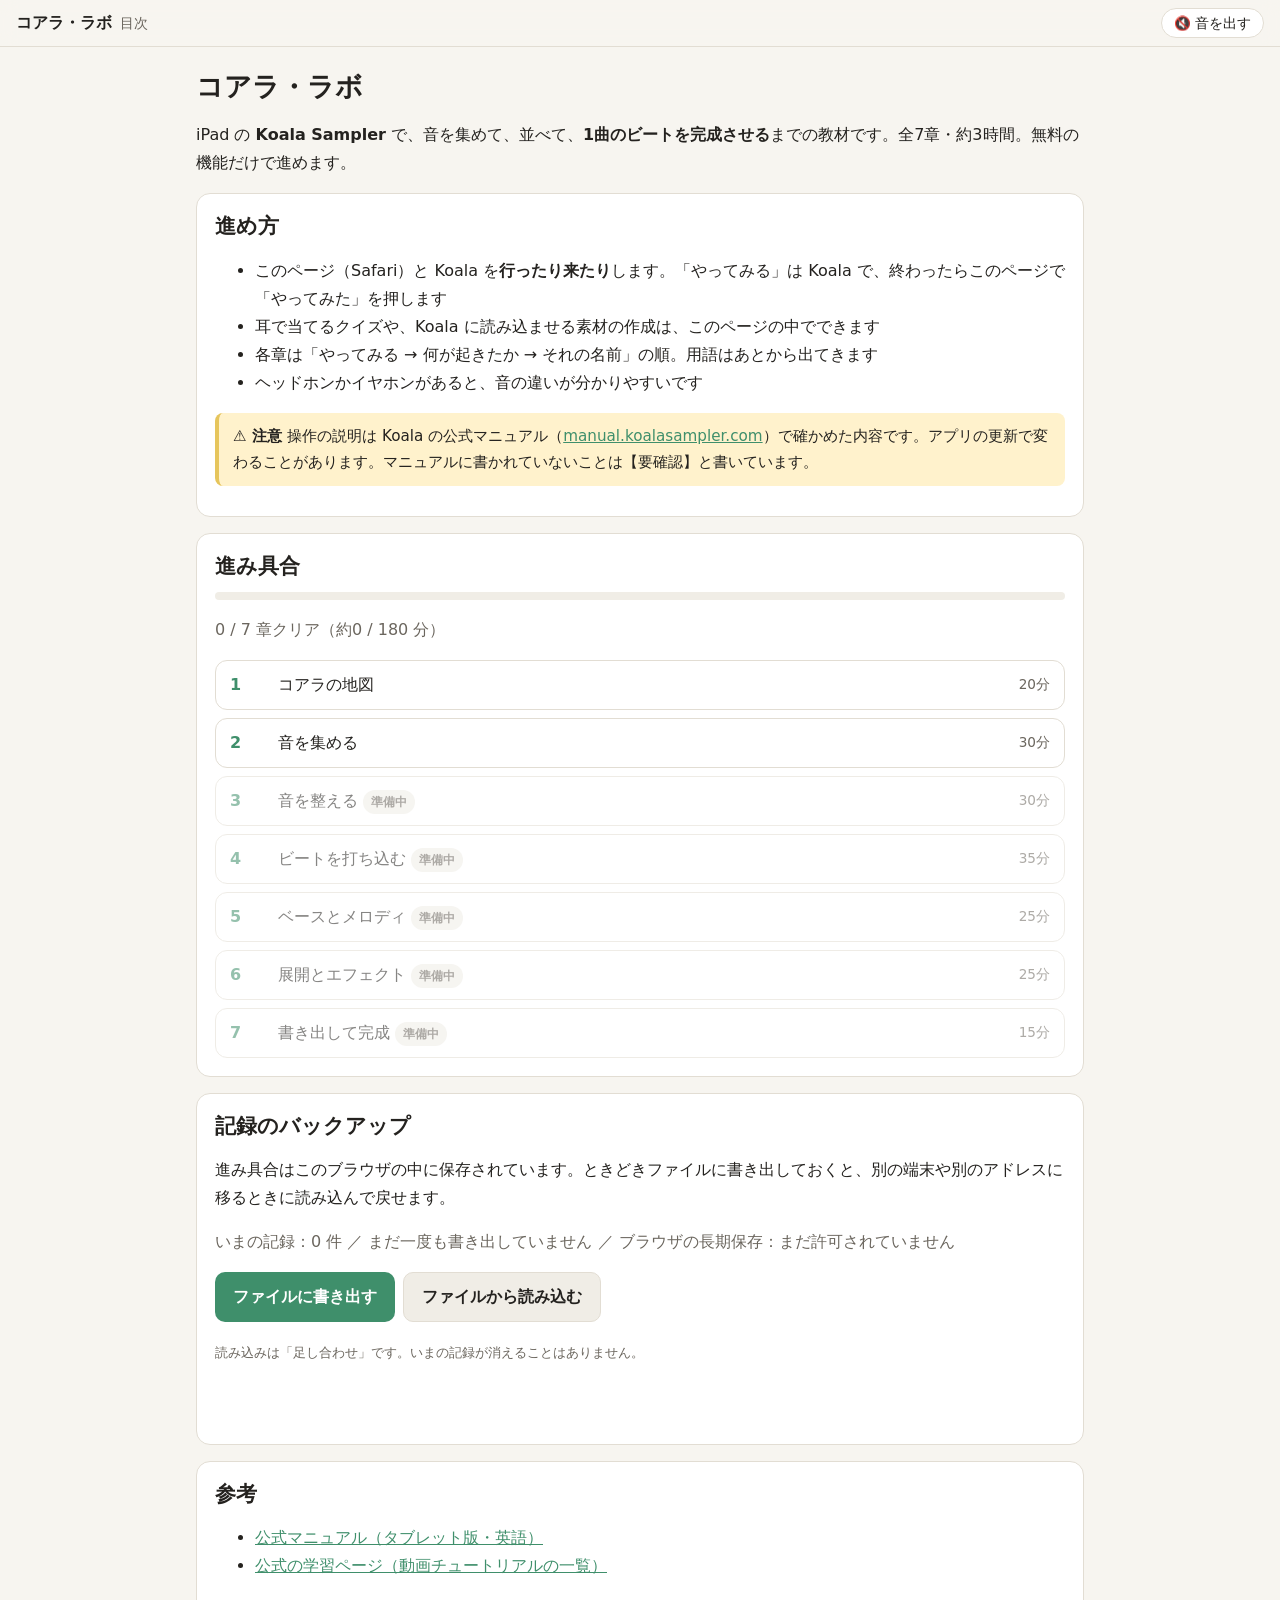
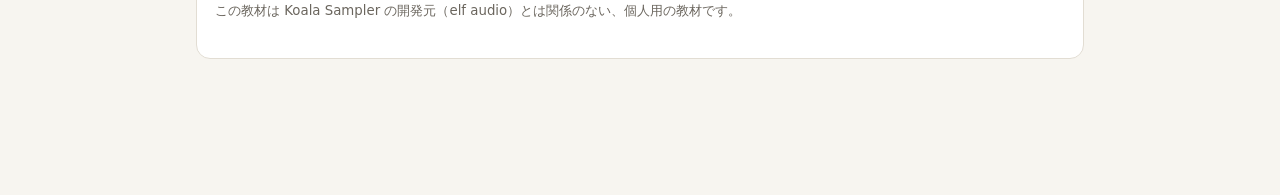
==== index.html @ 96435e96 "初版: koala-lab Co-Authored-By: Claude Opus 5.5 <noreply@anthropic.com>" ====
<!doctype html>
<html lang="ja">
<head>
<meta charset="utf-8">
<meta name="viewport" content="width=device-width, initial-scale=1">
<meta name="robots" content="noindex, nofollow">
<title>コアラ・ラボ</title>
<meta name="description" content="iPad の Koala Sampler で1曲のビートを完成させる、初心者向けの教材">
<meta name="theme-color" content="#3f8f6b">
<link rel="manifest" href="manifest.webmanifest">
<link rel="icon" href="icons/icon.svg" type="image/svg+xml">
<link rel="stylesheet" href="css/style.css">
</head>
<body class="koala">
<main>
  <h1>コアラ・ラボ</h1>
  <p>iPad の <strong>Koala Sampler</strong> で、音を集めて、並べて、<strong>1曲のビートを完成させる</strong>までの教材です。全7章・約3時間。無料の機能だけで進めます。</p>

  <section class="card">
    <h2>進め方</h2>
    <ul>
      <li>このページ（Safari）と Koala を<strong>行ったり来たり</strong>します。「やってみる」は Koala で、終わったらこのページで「やってみた」を押します</li>
      <li>耳で当てるクイズや、Koala に読み込ませる素材の作成は、このページの中でできます</li>
      <li>各章は「やってみる → 何が起きたか → それの名前」の順。用語はあとから出てきます</li>
      <li>ヘッドホンかイヤホンがあると、音の違いが分かりやすいです</li>
    </ul>
    <div class="caution">操作の説明は Koala の公式マニュアル（<a href="https://manual.koalasampler.com/tablet/" target="_blank" rel="noopener">manual.koalasampler.com</a>）で確かめた内容です。アプリの更新で変わることがあります。マニュアルに書かれていないことは【要確認】と書いています。</div>
  </section>

  <section class="card">
    <h2>進み具合</h2>
    <div class="progress-bar"><i id="allbar" style="width:0%"></i></div>
    <p class="muted" id="allText"></p>
    <ul class="toc" id="toc"></ul>
  </section>

  <section class="card" id="backup">
    <h2>記録のバックアップ</h2>
    <p>進み具合はこのブラウザの中に保存されています。ときどきファイルに書き出しておくと、別の端末や別のアドレスに移るときに読み込んで戻せます。</p>
    <p class="muted" id="bkStatus"></p>
    <div class="btn-row">
      <button class="btn" id="bkExport">ファイルに書き出す</button>
      <label class="btn sub" for="bkFile" style="display:inline-block">ファイルから読み込む</label>
      <input type="file" id="bkFile" accept="application/json,.json" hidden>
    </div>
    <p class="muted"><small>読み込みは「足し合わせ」です。いまの記録が消えることはありません。</small></p>
    <p class="feedback" id="bkFb"></p>
  </section>

  <section class="card">
    <h2>参考</h2>
    <ul>
      <li><a href="https://manual.koalasampler.com/tablet/" target="_blank" rel="noopener">公式マニュアル（タブレット版・英語）</a></li>
      <li><a href="https://www.koalasampler.com/learning/" target="_blank" rel="noopener">公式の学習ページ（動画チュートリアルの一覧）</a></li>
    </ul>
    <p class="muted"><small>この教材は Koala Sampler の開発元（elf audio）とは関係のない、個人用の教材です。</small></p>
  </section>
</main>
<script type="module" src="js/index.js"></script>
</body>
</html>
---- css/style.css ----
:root {
  --bg: #f7f5f0;
  --surface: #ffffff;
  --surface-2: #f0ede6;
  --text: #24221f;
  --muted: #6b665e;
  --line: #e2ddd3;
  --accent: #e0612b;       /* FM-1っぽいオレンジ */
  --accent-soft: #fbe3d6;
  --ok: #2f8f5b;
  --ok-soft: #dcf1e4;
  --ng: #c23b3b;
  --ng-soft: #f7dede;
  --warn-soft: #fff2cc;
  --warn-line: #e6c55c;
  --guide: #f2a33a;
  --scope-bg: #1d1f24;
  --scope-grid: #343842;
  --scope-line: #7fe0b0;
  --scope-fill: rgba(127, 224, 176, 0.22);
  --scope-text: #8b92a0;
  --radius: 14px;
  --font: system-ui, -apple-system, "Segoe UI", "Hiragino Sans", "Noto Sans JP", "Yu Gothic UI", Meiryo, sans-serif;
  color-scheme: light;
}
@media (prefers-color-scheme: dark) {
  :root:not([data-theme="light"]) {
    --bg: #17181b; --surface: #212328; --surface-2: #2a2d33; --text: #ecebe8; --muted: #a29f98; --line: #363941;
    --accent: #ff7a42; --accent-soft: #3d2618; --ok: #5cc78c; --ok-soft: #1c3527; --ng: #ef6b6b; --ng-soft: #3e2020;
    --warn-soft: #3a3115; --warn-line: #8a7426; --guide: #f2a33a;
    color-scheme: dark;
  }
}
:root[data-theme="dark"] {
  --bg: #17181b; --surface: #212328; --surface-2: #2a2d33; --text: #ecebe8; --muted: #a29f98; --line: #363941;
  --accent: #ff7a42; --accent-soft: #3d2618; --ok: #5cc78c; --ok-soft: #1c3527; --ng: #ef6b6b; --ng-soft: #3e2020;
  --warn-soft: #3a3115; --warn-line: #8a7426; --guide: #f2a33a;
  color-scheme: dark;
}

* { box-sizing: border-box; }
html { -webkit-text-size-adjust: 100%; }
body {
  margin: 0; background: var(--bg); color: var(--text);
  font-family: var(--font); font-size: 16px; line-height: 1.75;
  overflow-x: hidden;
}
a { color: var(--accent); }
h1, h2, h3 { line-height: 1.35; }
h1 { font-size: 1.7rem; margin: 0.2em 0 0.3em; }
h2 { font-size: 1.3rem; margin: 0 0 0.6em; }
h3 { font-size: 1.05rem; margin: 1.2em 0 0.3em; }
small, .muted { color: var(--muted); }
code, .mono { font-family: ui-monospace, "Cascadia Mono", Consolas, monospace; font-size: 0.92em; }

main { max-width: 920px; margin: 0 auto; padding: 16px 16px 120px; }

/* ---- 上部バー ---- */
.topbar {
  position: sticky; top: 0; z-index: 20;
  display: flex; flex-wrap: wrap; align-items: center; gap: 6px 8px;
  padding: 8px 16px; background: color-mix(in srgb, var(--bg) 88%, transparent);
  backdrop-filter: blur(8px); border-bottom: 1px solid var(--line);
}
.topbar .home { font-weight: 800; text-decoration: none; color: var(--text); }
.topbar .crumb { color: var(--muted); font-size: 0.9rem; }
.topbar .spacer { flex: 1; }
.pill {
  font: inherit; font-size: 0.85rem; line-height: 1.2;
  border: 1px solid var(--line); background: var(--surface); color: var(--text);
  padding: 6px 12px; border-radius: 999px; cursor: pointer; white-space: nowrap;
}
.pill.on { border-color: var(--ok); background: var(--ok-soft); }
.pill.toggle { display: inline-flex; align-items: center; gap: 6px; cursor: pointer; }
.pill.vel { cursor: default; }
@media (max-width: 640px) { .pill.vel { display: none; } }

/* ---- 部品 ---- */
.card {
  background: var(--surface); border: 1px solid var(--line); border-radius: var(--radius);
  padding: 18px 18px; margin: 16px 0;
}
.btn {
  font: inherit; font-weight: 600; border: 0; border-radius: 10px; padding: 10px 18px; cursor: pointer;
  background: var(--accent); color: #fff;
}
.btn.sub { background: var(--surface-2); color: var(--text); border: 1px solid var(--line); }
.btn:disabled { opacity: 0.45; cursor: default; }
.btn-row { display: flex; flex-wrap: wrap; gap: 8px; margin: 10px 0; }
.chip {
  font: inherit; font-size: 0.95rem; border: 1px solid var(--line); background: var(--surface-2); color: var(--text);
  border-radius: 999px; padding: 6px 14px; cursor: pointer;
}
.chip.sel { background: var(--accent); color: #fff; border-color: var(--accent); }
select, input[type="number"], input[type="text"] {
  font: inherit; color: var(--text); background: var(--surface); border: 1px solid var(--line); border-radius: 8px; padding: 6px 8px;
  max-width: 100%;
}
.kv { display: grid; grid-template-columns: max-content 1fr; gap: 4px 14px; font-size: 0.95rem; }
.kv dt { color: var(--muted); }
.kv dd { margin: 0; overflow-wrap: anywhere; }

.check-hw {
  border-left: 4px solid var(--warn-line); background: var(--warn-soft);
  padding: 10px 14px; border-radius: 8px; margin: 12px 0; font-size: 0.95rem;
}
.check-hw::before { content: "【要実機確認】"; font-weight: 700; }
.badge { display: inline-block; font-size: 0.78rem; font-weight: 700; padding: 1px 8px; border-radius: 999px; background: var(--surface-2); color: var(--muted); }
.badge.ok { background: var(--ok-soft); color: var(--ok); }
.badge.ng { background: var(--ng-soft); color: var(--ng); }
.badge.wait { background: var(--accent-soft); color: var(--accent); }

/* ---- 鍵盤 ---- */
.kb-wrap { user-select: none; -webkit-user-select: none; }
.kb-bar { display: flex; align-items: center; justify-content: space-between; gap: 8px; margin-bottom: 6px; }
.kb-oct { font: inherit; font-size: 0.85rem; border: 1px solid var(--line); background: var(--surface); color: var(--text); border-radius: 8px; padding: 4px 10px; cursor: pointer; }
.kb-info { font-size: 0.85rem; color: var(--muted); }
.kb { position: relative; height: 170px; display: flex; touch-action: none; }
.key { position: relative; cursor: pointer; display: flex; flex-direction: column; justify-content: flex-end; align-items: center; transition: background 0.06s; }
.key.white {
  height: 100%; background: #fdfcf9; border: 1px solid #cfc9bd; border-radius: 0 0 8px 8px; margin-right: -1px;
  color: #6b665e; padding-bottom: 6px;
}
.key.black {
  position: absolute; top: 0; height: 60%; z-index: 2; background: #2b2a28; border-radius: 0 0 6px 6px;
  color: #bbb; padding-bottom: 4px;
}
.key .pc { font-size: 0.68rem; opacity: 0.7; font-family: ui-monospace, Consolas, monospace; }
.key .nm { font-size: 0.75rem; text-align: center; line-height: 1.2; }
.key .nm small { display: block; font-size: 0.62rem; color: #a39d92; }
.key.white.guide { background: #ffe0a8; box-shadow: inset 0 -6px 0 var(--guide); }
.key.black.guide { background: #c77a12; }
.key.white.hint { background: #f3ecdf; box-shadow: inset 0 -6px 0 #c9bca4; }
.key.black.hint { background: #5d564c; }
.key.white.ok { background: #c9efd8; }
.key.black.ok { background: #2f8f5b; }
.key.white.ng { background: #f6cccc; }
.key.black.ng { background: #a53030; }
.key.white.down { background: #ffc79e; transform: translateY(1px); }
.key.black.down { background: #e0612b; }
@media (max-width: 520px) { .kb { height: 150px; } .key .pc { display: none; } }

/* ---- 波形 ---- */
.scope-box { display: grid; gap: 8px; }
.scope-box canvas { width: 100%; height: 150px; border-radius: 10px; display: block; }
.scope-box .readout { display: flex; flex-wrap: wrap; gap: 6px 18px; font-size: 0.9rem; }
.scope-box .readout b { font-size: 1.15rem; font-variant-numeric: tabular-nums; }
.scope-tabs { display: flex; gap: 6px; flex-wrap: wrap; align-items: center; }

/* ---- レッスン ---- */
.chapter-head { margin: 8px 0 4px; }
.chapter-head .meta { color: var(--muted); font-size: 0.9rem; }
.lesson { scroll-margin-top: 70px; }
.lesson > .num { font-size: 0.8rem; font-weight: 800; color: var(--accent); letter-spacing: 0.06em; }
.step { margin: 14px 0; padding-left: 14px; border-left: 3px solid var(--line); }
.step > .tag { display: inline-block; font-size: 0.78rem; font-weight: 800; padding: 1px 10px; border-radius: 6px; margin-bottom: 4px; }
.step.try { border-color: var(--accent); }
.step.try > .tag { background: var(--accent); color: #fff; }
.step.what { border-color: #6a8fd8; }
.step.what > .tag { background: #6a8fd8; color: #fff; }
.step.name { border-color: var(--ok); }
.step.name > .tag { background: var(--ok); color: #fff; }
.step.what, .step.name { display: none; }
.lesson.revealed .step.what, .lesson.revealed .step.name { display: block; animation: fadein 0.4s; }
@keyframes fadein { from { opacity: 0; transform: translateY(4px); } }
.term { font-weight: 800; background: linear-gradient(transparent 62%, var(--accent-soft) 62%); }

.task {
  background: var(--surface-2); border-radius: 12px; padding: 12px 14px; margin: 12px 0;
}
.task .status { font-weight: 700; }
.task.cleared { outline: 2px solid var(--ok); }
.task .dots { display: inline-flex; gap: 5px; vertical-align: middle; margin-left: 6px; }
.task .dots i { width: 12px; height: 12px; border-radius: 50%; background: var(--line); display: inline-block; }
.task .dots i.ok { background: var(--ok); }
.task .dots i.ng { background: var(--ng); }
.feedback { min-height: 1.75em; font-weight: 700; }
.feedback.ok { color: var(--ok); }
.feedback.ng { color: var(--ng); }

.reveal-btn { margin-top: 6px; }

/* 鍵盤と波形を画面下に固定するドック */
.dock {
  position: sticky; bottom: 0; z-index: 10;
  background: color-mix(in srgb, var(--bg) 92%, transparent); backdrop-filter: blur(8px);
  border-top: 1px solid var(--line); padding: 10px 16px 12px; margin: 0 -16px;
}
.dock .scope-box canvas { height: 96px; }
.dock-grid { display: grid; grid-template-columns: 1fr; gap: 10px; }
@media (min-width: 700px) { .dock-grid { grid-template-columns: minmax(240px, 300px) 1fr; align-items: end; } .dock .scope-box canvas { height: 110px; } }
.dock-toggle { font-size: 0.8rem; }

/* 目次 */
.progress-bar { height: 8px; border-radius: 999px; background: var(--surface-2); overflow: hidden; }
.progress-bar > i { display: block; height: 100%; background: var(--ok); }
.toc { list-style: none; padding: 0; margin: 0; display: grid; gap: 8px; }
.toc a, .toc .soon {
  display: grid; grid-template-columns: 2.4em 1fr auto; gap: 10px; align-items: center;
  padding: 10px 14px; border-radius: 12px; border: 1px solid var(--line); background: var(--surface); text-decoration: none; color: var(--text);
}
.toc .soon { opacity: 0.55; }
.toc .no { font-weight: 800; color: var(--accent); }
.toc .min { color: var(--muted); font-size: 0.85rem; white-space: nowrap; }

/* 診断 */
.log { height: 280px; overflow: auto; background: var(--scope-bg); color: #d6dae2; border-radius: 10px; padding: 8px 10px; font-family: ui-monospace, Consolas, monospace; font-size: 0.8rem; line-height: 1.55; }
.log .t { color: #7b8292; }
.log .on { color: #7fe0b0; }
.log .off { color: #8aa0c8; }
.log .cc { color: #f2c46d; }
.log .sys { color: #b08ae0; }
.meter { display: grid; grid-template-columns: 1.4em 1fr 5.5em; gap: 8px; align-items: center; font-size: 0.85rem; font-variant-numeric: tabular-nums; }
.meter .track { height: 14px; border-radius: 4px; background: var(--surface-2); position: relative; overflow: hidden; }
.meter .rms { position: absolute; inset: 0 auto 0 0; background: var(--ok); }
.meter .peak { position: absolute; top: 0; bottom: 0; width: 2px; background: var(--ng); }
.grid2 { display: grid; gap: 12px; grid-template-columns: 1fr; }
@media (min-width: 760px) { .grid2 { grid-template-columns: 1fr 1fr; } }
.form-row { display: flex; flex-wrap: wrap; gap: 8px 12px; align-items: center; margin: 6px 0; }
.form-row label { display: inline-flex; align-items: center; gap: 6px; }
table.findings { width: 100%; border-collapse: collapse; font-size: 0.9rem; }
table.findings td, table.findings th { border-bottom: 1px solid var(--line); padding: 6px 4px; text-align: left; vertical-align: top; overflow-wrap: anywhere; }
[hidden] { display: none !important; }
/* 縦が短い画面では窓を小さく */
@media (max-height: 900px) {
  .dock .scope-box canvas { height: 72px; }
  .kb { height: 128px; }
  .dock { padding-top: 6px; padding-bottom: 8px; }
}
.dock.folded .scope-body { display: none; }
@media (max-width: 520px) {
  .dock { padding: 8px 12px 10px; margin: 0 -16px; }
  .dock .scope-box canvas { height: 64px; }
  .dock .scope-box { gap: 4px; }
  .dock .readout { font-size: 0.8rem; }
  .dock .readout b { font-size: 0.95rem; }
  .kb { height: 120px; }
  .kb-bar { margin-bottom: 2px; }
}
.scope-hide { position: absolute; inset: 0; display: grid; place-items: center; background: var(--scope-bg); color: #aab; border-radius: 10px; font-weight: 700; }
.toc .cando { opacity: 1; grid-template-columns: 2em 1fr; }
.dock-grid.no-scope { grid-template-columns: 1fr; }
.kb-latch { font: inherit; font-size: 0.82rem; border: 1px solid var(--line); background: var(--surface); color: var(--text); border-radius: 8px; padding: 4px 10px; cursor: pointer; }
.kb-latch.on { background: var(--accent); color: #fff; border-color: var(--accent); }
.quiz-q { font-size: 1.9rem; font-weight: 800; margin: 4px 0; min-height: 0; color: var(--accent); }
.quiz-q:empty { display: none; }
.final-num { font-size: 0.8rem; font-weight: 800; color: var(--accent); letter-spacing: 0.06em; }
canvas.timeline { width: 100%; height: 72px; border-radius: 8px; display: block; margin: 6px 0; }
input[type="range"] { accent-color: var(--accent); width: min(260px, 60vw); }

/* ---- シンセのつまみ ---- */
.synth-panel { display: grid; gap: 6px 18px; grid-template-columns: 1fr; margin: 10px 0; }
@media (min-width: 640px) { .synth-panel { grid-template-columns: 1fr 1fr; } }
.ctl { display: grid; grid-template-columns: 8.5em 1fr 5.5em; align-items: center; gap: 8px; font-size: 0.92rem; }
.ctl input[type="range"] { width: 100%; }
.ctl output { font-variant-numeric: tabular-nums; color: var(--muted); font-size: 0.85rem; text-align: right; }
.ctl-chips { grid-template-columns: 8.5em 1fr; grid-column: 1 / -1; }
.ctl-chips .btn-row { margin: 0; }
.ctl-name small { color: var(--muted); }
.lesson:not(.revealed) .term-late { display: none; }
@media (max-width: 520px) { .ctl { grid-template-columns: 6.5em 1fr 4.6em; } .ctl-chips { grid-template-columns: 1fr; } }
canvas.viz { width: 100%; height: 120px; border-radius: 10px; display: block; margin: 8px 0; }
.toc .preset { grid-template-columns: 2em 1fr auto; }

/* ---- 全体図 ---- */
svg.flow { width: 100%; height: auto; display: block; margin: 8px 0; }
.flow-box rect { fill: var(--surface-2); stroke: var(--line); stroke-width: 1.5; transition: fill 0.1s; }
.flow-box text { fill: var(--text); font-size: 15px; font-weight: 700; text-anchor: middle; }
svg.flow text.sub { fill: var(--muted); font-size: 11px; font-weight: 400; }
.flow-box.live rect { fill: var(--ok-soft); stroke: var(--ok); }
.flow-box.off rect { fill: transparent; stroke-dasharray: 5 4; }
.flow-box.off text { fill: var(--muted); }
.flow-line { stroke: var(--muted); stroke-width: 2; fill: none; }
.flow-line.dashed { stroke-dasharray: 4 3; }
.flow-arrow { fill: var(--muted); }

/* ---- ファーム図鑑 ---- */
.fw-grid { display: grid; gap: 12px; grid-template-columns: 1fr; }
@media (min-width: 760px) { .fw-grid { grid-template-columns: 1fr 1fr; } }
.fw-grid .card.fw { margin: 0; display: flex; flex-direction: column; }
.fw-head { display: flex; align-items: baseline; justify-content: space-between; gap: 8px; }
.fw-head h3 { margin: 0; }
.fw-meta { font-size: 0.85rem; margin: 2px 0 4px; }
.fw p { margin: 4px 0; }
.fw .btn-row { margin-top: auto; padding-top: 6px; }
.fw-back { font-size: 0.88rem; }
.caution { border-left: 4px solid var(--warn-line); background: var(--warn-soft); padding: 10px 14px; border-radius: 8px; margin: 12px 0; font-size: 0.95rem; }
.caution::before { content: "⚠ 注意 "; font-weight: 700; }


/* ---- ミキサー ---- */
.mixer { display: grid; gap: 6px; margin: 8px 0; }
.mix-row { display: grid; grid-template-columns: 4.2em 1fr 1fr 1fr 4.8em; gap: 8px; align-items: center; font-size: 0.9rem; }
.mix-row label { display: grid; grid-template-columns: 1fr; gap: 0; }
.mix-row input[type="range"] { width: 100%; }
.mix-row output { font-size: 0.75rem; color: var(--muted); font-variant-numeric: tabular-nums; }
.mix-head { color: var(--muted); font-size: 0.8rem; }
@media (max-width: 520px) { .mix-row { grid-template-columns: 3.6em 1fr 1fr 1fr 3.8em; gap: 4px; } .mix-row .chip { padding: 4px 6px; font-size: 0.78rem; } }

.sandbox-banner { background: #6a4bd8; color: #fff; text-align: center; font-size: 0.85rem; font-weight: 700; padding: 4px 8px; }

/* ---- コアラ・ラボ ---- */
body.koala { --accent: #3f8f6b; --accent-soft: #dcefe5; }
@media (prefers-color-scheme: dark) { :root:not([data-theme="light"]) body.koala { --accent: #5cc78c; --accent-soft: #1c3527; } }
.check-hw[data-label]::before { content: "【" attr(data-label) "】"; }
.quiz-q-sm { font-size: 1.2rem; color: var(--text); }
.chip.wrong { background: var(--ng); color: #fff; border-color: var(--ng); }
.checks { list-style: none; padding: 0; margin: 6px 0; display: grid; gap: 6px; }
.checks label { display: flex; gap: 10px; align-items: flex-start; cursor: pointer; }
.checks input[type="checkbox"] { width: 22px; height: 22px; flex: none; margin-top: 2px; accent-color: var(--accent); }
.kit-list { display: grid; gap: 6px; margin: 10px 0; }
.kit-item { display: grid; grid-template-columns: auto 1fr auto; gap: 10px; align-items: center; padding: 8px 10px; border: 1px solid var(--line); border-radius: 10px; background: var(--surface-2); }
.kit-item small { display: block; }
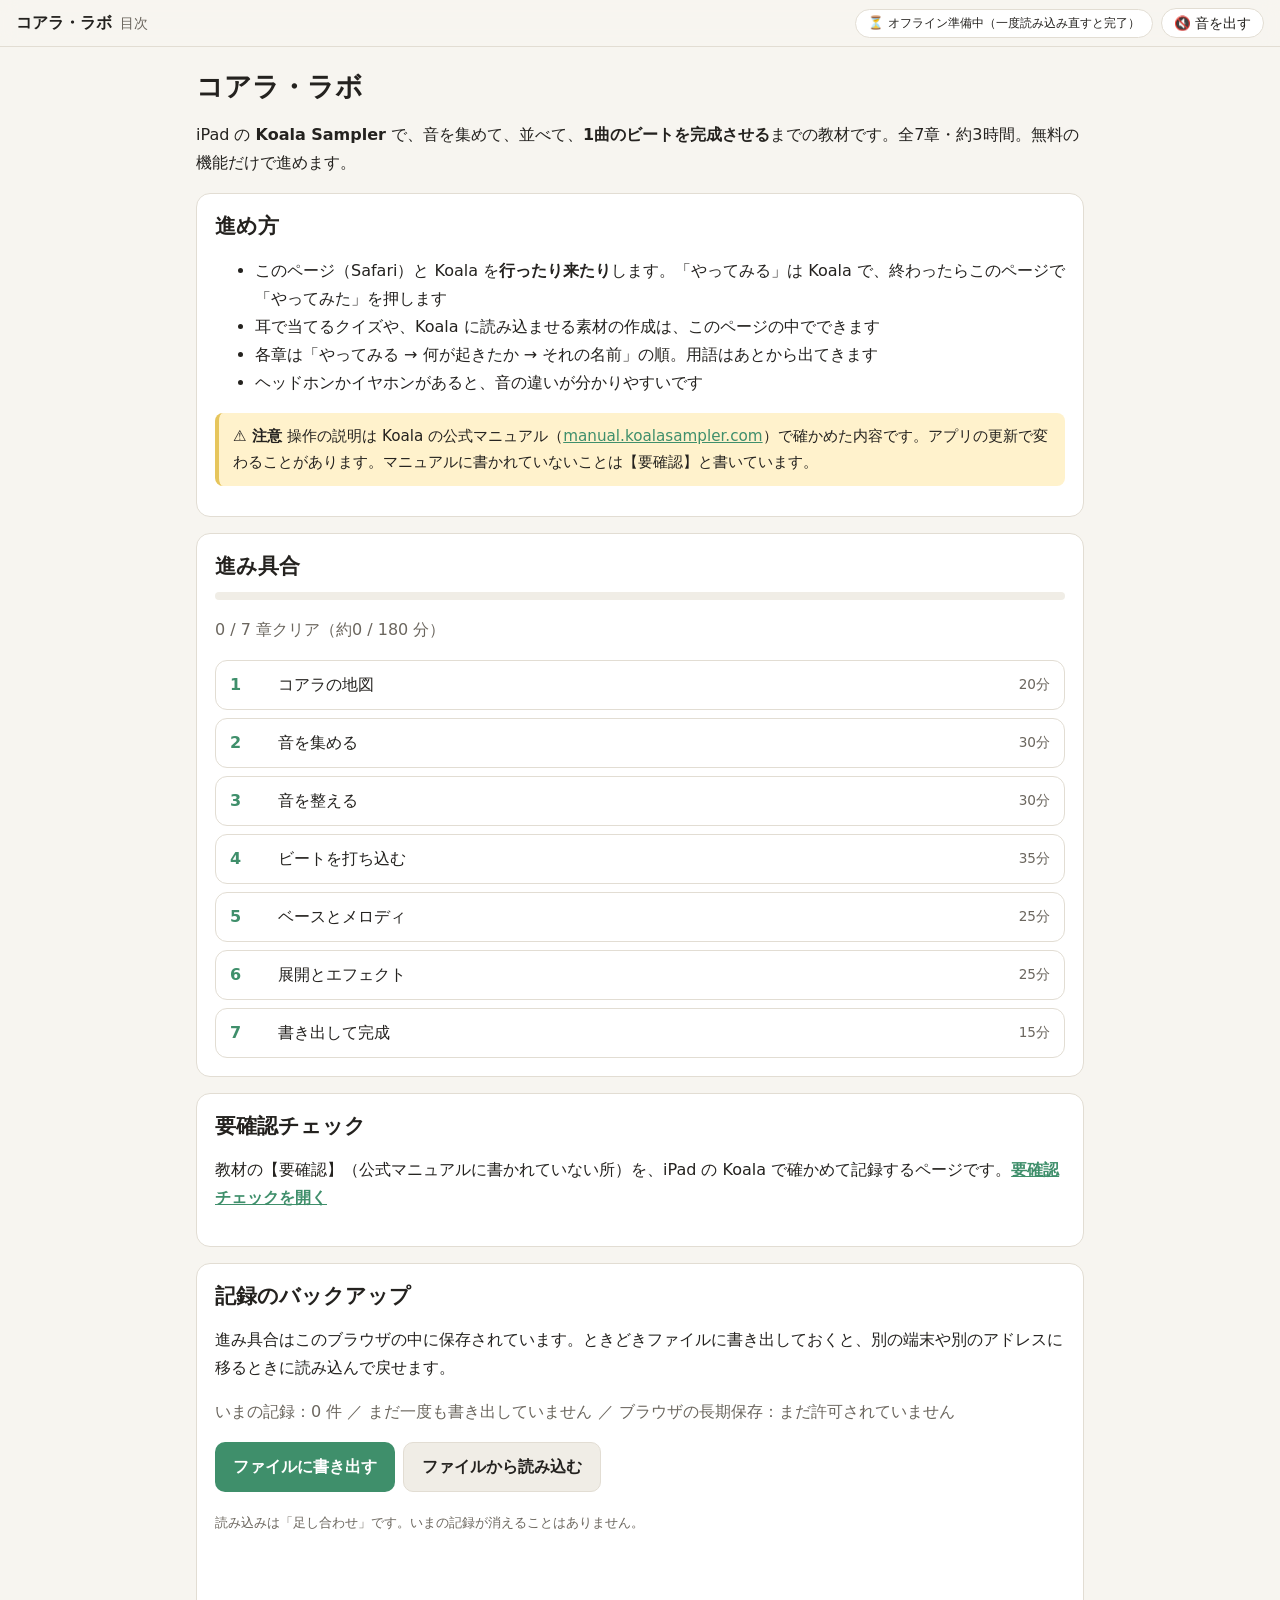
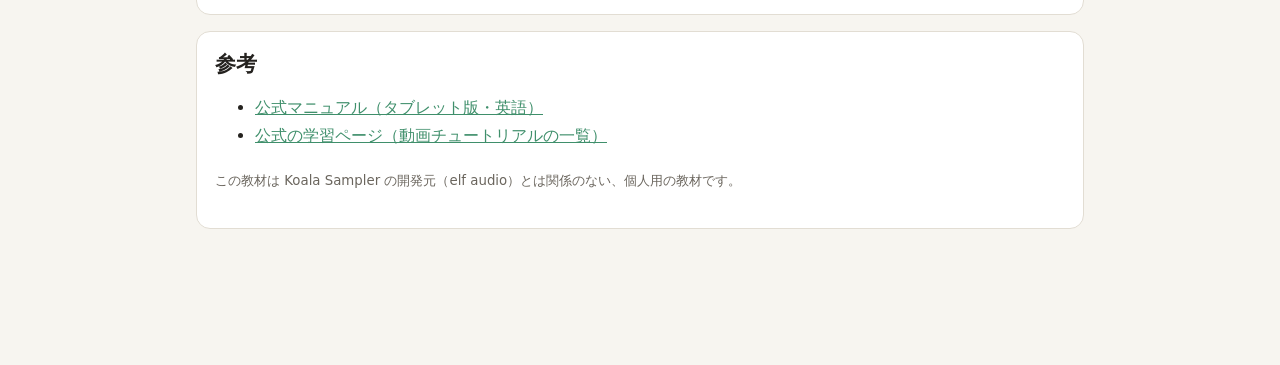
==== commit 88aa4a17: "要確認チェックのページを追加 Co-Authored-By: Claude Opus 5.5 <noreply@anthropic.com>" ====
--- a/index.html
+++ b/index.html
@@ -34,6 +34,11 @@
     <ul class="toc" id="toc"></ul>
   </section>
 
+  <section class="card">
+    <h2>要確認チェック</h2>
+    <p>教材の【要確認】（公式マニュアルに書かれていない所）を、iPad の Koala で確かめて記録するページです。<a href="check.html"><strong>要確認チェックを開く</strong></a></p>
+  </section>
+
   <section class="card" id="backup">
     <h2>記録のバックアップ</h2>
     <p>進み具合はこのブラウザの中に保存されています。ときどきファイルに書き出しておくと、別の端末や別のアドレスに移るときに読み込んで戻せます。</p>
--- a/css/style.css
+++ b/css/style.css
@@ -311,3 +311,50 @@
 .kit-list { display: grid; gap: 6px; margin: 10px 0; }
 .kit-item { display: grid; grid-template-columns: auto 1fr auto; gap: 10px; align-items: center; padding: 8px 10px; border: 1px solid var(--line); border-radius: 10px; background: var(--surface-2); }
 .kit-item small { display: block; }
+
+/* ---- コアラ・ラボ：第3〜7章の部品 ---- */
+canvas.wave { width: 100%; height: 90px; border-radius: 10px; display: block; margin: 8px 0; }
+.bigpad { display: block; width: min(260px, 70%); aspect-ratio: 1; margin: 10px 0; border: 0; border-radius: 18px; background: var(--accent); color: #fff; font: inherit; font-size: 1.3rem; font-weight: 800; touch-action: none; user-select: none; -webkit-user-select: none; box-shadow: 0 6px 0 color-mix(in srgb, var(--accent) 60%, #000); }
+.bigpad.down { transform: translateY(4px); box-shadow: 0 2px 0 color-mix(in srgb, var(--accent) 60%, #000); }
+.practice-pads, .note-grid { display: grid; gap: 8px; grid-template-columns: repeat(3, 1fr); margin: 10px 0; }
+.note-grid { grid-template-columns: repeat(5, 1fr); }
+.ppad, .npad { aspect-ratio: 1.3; border: 0; border-radius: 14px; background: var(--surface-2); border: 2px solid var(--line); color: var(--text); font: inherit; font-weight: 800; touch-action: none; user-select: none; -webkit-user-select: none; }
+.ppad.down, .npad.down { background: var(--accent); color: #fff; border-color: var(--accent); }
+.note-keys { display: flex; gap: 3px; margin: 10px 0; overflow-x: auto; }
+.nkey { flex: 1 0 34px; height: 110px; border: 1px solid #cfc9bd; border-radius: 0 0 8px 8px; background: #fdfcf9; color: #6b665e; font: inherit; font-size: 0.72rem; display: flex; align-items: flex-end; justify-content: center; padding-bottom: 6px; touch-action: none; }
+.nkey.black { background: #2b2a28; color: #bbb; height: 80px; }
+.nkey:active { background: #ffc79e; }
+.stepseq { display: grid; gap: 3px; margin: 10px 0; overflow-x: auto; }
+.ss-row { display: grid; grid-template-columns: 4.6em repeat(var(--steps), minmax(16px, 1fr)); gap: 3px; align-items: center; }
+.ss-name { font-size: 0.8rem; font-weight: 700; }
+.ss-num { font-size: 0.7rem; color: var(--muted); text-align: center; }
+.ss-cell { aspect-ratio: 1; border: 1px solid var(--line); border-radius: 5px; background: var(--surface-2); padding: 0; cursor: pointer; }
+.ss-cell.beat { border-color: color-mix(in srgb, var(--muted) 55%, var(--line)); }
+.ss-cell.on { background: var(--accent); border-color: var(--accent); }
+.ss-cell.now { outline: 2px solid #ff7a42; outline-offset: -1px; }
+.qrow { display: grid; grid-template-columns: 4.6em repeat(32, 1fr); gap: 2px; align-items: center; font-size: 0.78rem; margin: 3px 0; }
+.qrow i { height: 14px; border-radius: 3px; background: var(--surface-2); }
+.qrow i.beat { box-shadow: inset 2px 0 0 var(--muted); }
+.qrow i.hit { background: var(--ok); }
+.qrow i.off { background: var(--ng); }
+.qrow i.want { outline: 2px solid var(--muted); outline-offset: -2px; }
+.arr-line { display: flex; flex-wrap: wrap; gap: 6px; min-height: 44px; padding: 8px; border: 2px dashed var(--line); border-radius: 12px; margin: 8px 0; align-items: center; }
+.arr-blk { padding: 6px 10px; border-radius: 8px; background: var(--c); color: #fff; font-weight: 700; font-size: 0.85rem; }
+.arr-blk.now { outline: 3px solid var(--text); }
+.chip.blk { border-color: var(--c); }
+.fx-pads { display: grid; grid-template-columns: repeat(2, 1fr); gap: 10px; margin: 10px 0; }
+.fxpad { min-height: 110px; border: 0; border-radius: 14px; background: #2b2d33; color: #fff; font: inherit; font-weight: 800; display: flex; flex-direction: column; align-items: center; justify-content: center; gap: 4px; touch-action: none; user-select: none; -webkit-user-select: none; }
+.fxpad small { font-weight: 400; color: #aab; font-size: 0.75rem; }
+.fxpad.on { background: var(--accent); }
+.review { display: grid; gap: 8px; margin: 8px 0; }
+.rv-row { display: flex; flex-wrap: wrap; justify-content: space-between; align-items: center; gap: 6px; }
+.star { border: 0; background: none; font-size: 1.6rem; color: var(--line); padding: 0 2px; cursor: pointer; }
+.star.on { color: #e6b422; }
+.memo { display: grid; gap: 4px; margin: 8px 0; }
+.memo textarea { font: inherit; color: var(--text); background: var(--surface); border: 1px solid var(--line); border-radius: 8px; padding: 8px; }
+@media (max-width: 520px) { .ss-row, .qrow { grid-template-columns: 3.6em repeat(var(--steps, 32), minmax(14px, 1fr)); } }
+
+.pill.offline { cursor: default; font-size: 0.78rem; }
+
+.check-item.done { outline: 2px solid var(--ok); }
+pre.preview { white-space: pre-wrap; font-size: 0.8rem; background: var(--surface-2); padding: 10px; border-radius: 8px; overflow-wrap: anywhere; }
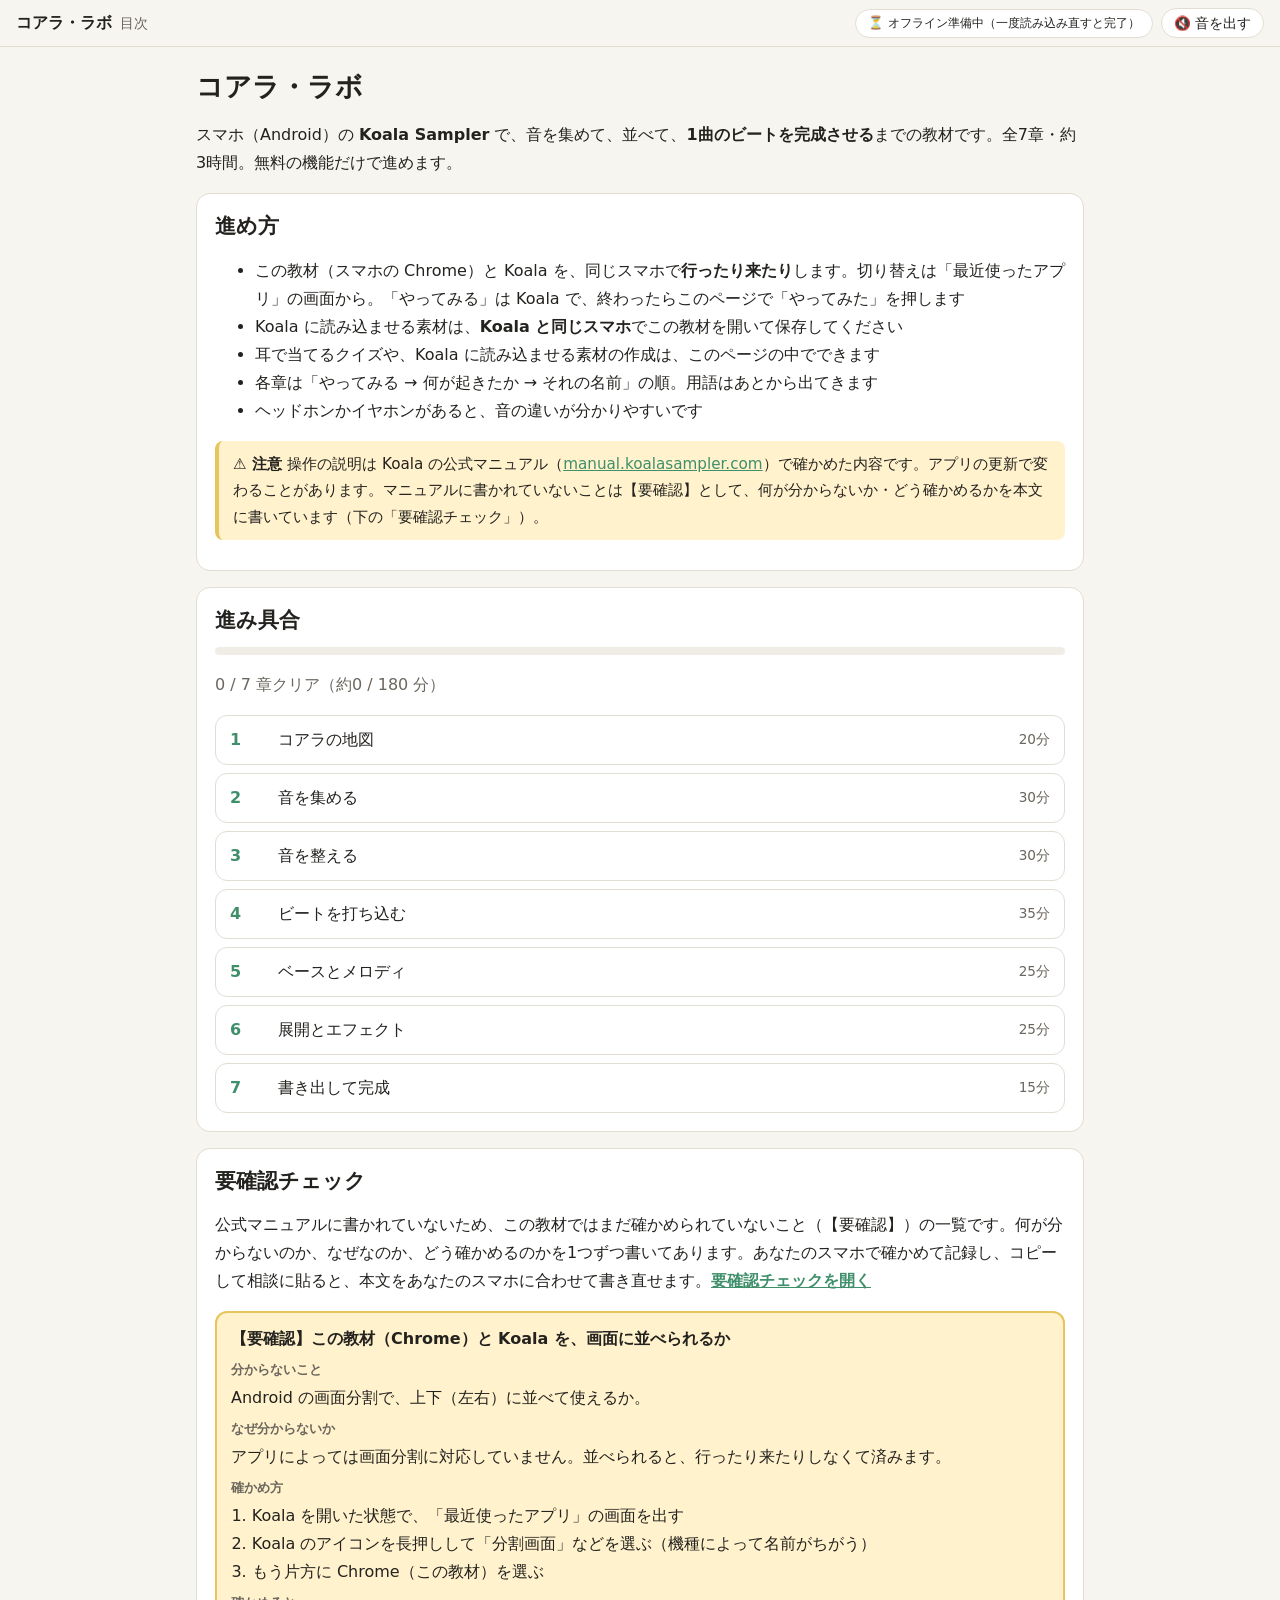
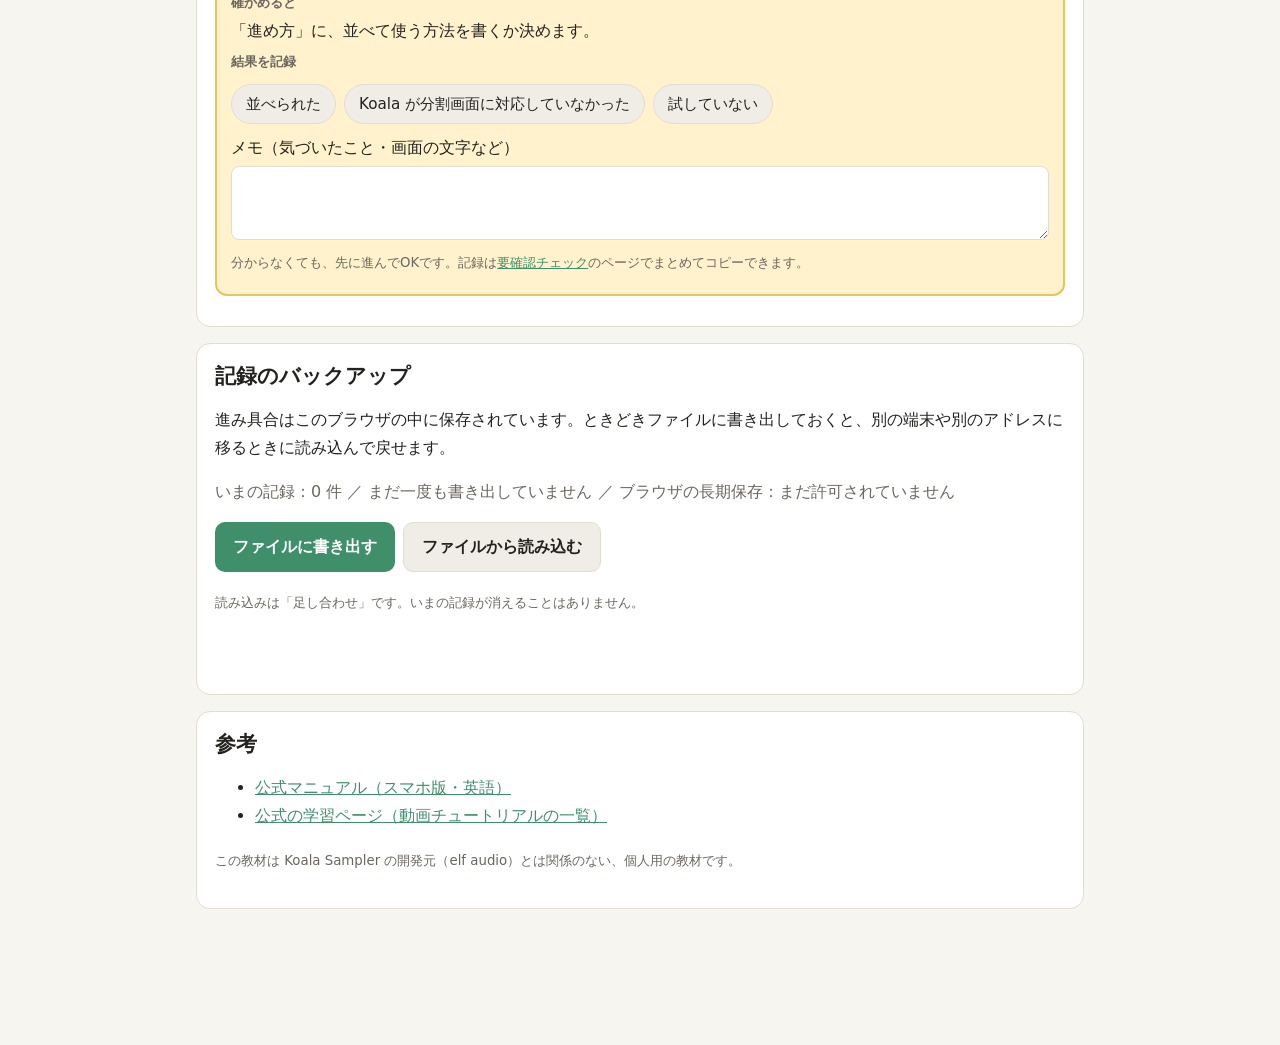
==== commit e85a7761: "スマホ（Android）向けに書き直し、要確認を「分からないこと・なぜ・確かめ方」つきで本文に Co-Authored-By: Claude Opus 5.5 <noreply@anthropic.c" ====
--- a/index.html
+++ b/index.html
@@ -5,7 +5,7 @@
 <meta name="viewport" content="width=device-width, initial-scale=1">
 <meta name="robots" content="noindex, nofollow">
 <title>コアラ・ラボ</title>
-<meta name="description" content="iPad の Koala Sampler で1曲のビートを完成させる、初心者向けの教材">
+<meta name="description" content="スマホ（Android）の Koala Sampler で1曲のビートを完成させる、初心者向けの教材">
 <meta name="theme-color" content="#3f8f6b">
 <link rel="manifest" href="manifest.webmanifest">
 <link rel="icon" href="icons/icon.svg" type="image/svg+xml">
@@ -14,17 +14,17 @@
 <body class="koala">
 <main>
   <h1>コアラ・ラボ</h1>
-  <p>iPad の <strong>Koala Sampler</strong> で、音を集めて、並べて、<strong>1曲のビートを完成させる</strong>までの教材です。全7章・約3時間。無料の機能だけで進めます。</p>
+  <p>スマホ（Android）の <strong>Koala Sampler</strong> で、音を集めて、並べて、<strong>1曲のビートを完成させる</strong>までの教材です。全7章・約3時間。無料の機能だけで進めます。</p>
 
   <section class="card">
     <h2>進め方</h2>
     <ul>
-      <li>このページ（Safari）と Koala を<strong>行ったり来たり</strong>します。「やってみる」は Koala で、終わったらこのページで「やってみた」を押します</li>
+      <li>この教材（スマホの Chrome）と Koala を、同じスマホで<strong>行ったり来たり</strong>します。切り替えは「最近使ったアプリ」の画面から。「やってみる」は Koala で、終わったらこのページで「やってみた」を押します</li><li>Koala に読み込ませる素材は、<strong>Koala と同じスマホ</strong>でこの教材を開いて保存してください</li>
       <li>耳で当てるクイズや、Koala に読み込ませる素材の作成は、このページの中でできます</li>
       <li>各章は「やってみる → 何が起きたか → それの名前」の順。用語はあとから出てきます</li>
       <li>ヘッドホンかイヤホンがあると、音の違いが分かりやすいです</li>
     </ul>
-    <div class="caution">操作の説明は Koala の公式マニュアル（<a href="https://manual.koalasampler.com/tablet/" target="_blank" rel="noopener">manual.koalasampler.com</a>）で確かめた内容です。アプリの更新で変わることがあります。マニュアルに書かれていないことは【要確認】と書いています。</div>
+    <div class="caution">操作の説明は Koala の公式マニュアル（<a href="https://manual.koalasampler.com/mobile/" target="_blank" rel="noopener">manual.koalasampler.com</a>）で確かめた内容です。アプリの更新で変わることがあります。マニュアルに書かれていないことは【要確認】として、何が分からないか・どう確かめるかを本文に書いています（下の「要確認チェック」）。</div>
   </section>
 
   <section class="card">
@@ -36,7 +36,7 @@
 
   <section class="card">
     <h2>要確認チェック</h2>
-    <p>教材の【要確認】（公式マニュアルに書かれていない所）を、iPad の Koala で確かめて記録するページです。<a href="check.html"><strong>要確認チェックを開く</strong></a></p>
+    <p>公式マニュアルに書かれていないため、この教材ではまだ確かめられていないこと（【要確認】）の一覧です。何が分からないのか、なぜなのか、どう確かめるのかを1つずつ書いてあります。あなたのスマホで確かめて記録し、コピーして相談に貼ると、本文をあなたのスマホに合わせて書き直せます。<a href="check.html"><strong>要確認チェックを開く</strong></a></p><div data-verify="split"></div>
   </section>
 
   <section class="card" id="backup">
@@ -55,7 +55,7 @@
   <section class="card">
     <h2>参考</h2>
     <ul>
-      <li><a href="https://manual.koalasampler.com/tablet/" target="_blank" rel="noopener">公式マニュアル（タブレット版・英語）</a></li>
+      <li><a href="https://manual.koalasampler.com/mobile/" target="_blank" rel="noopener">公式マニュアル（スマホ版・英語）</a></li>
       <li><a href="https://www.koalasampler.com/learning/" target="_blank" rel="noopener">公式の学習ページ（動画チュートリアルの一覧）</a></li>
     </ul>
     <p class="muted"><small>この教材は Koala Sampler の開発元（elf audio）とは関係のない、個人用の教材です。</small></p>
--- a/css/style.css
+++ b/css/style.css
@@ -358,3 +358,15 @@
 
 .check-item.done { outline: 2px solid var(--ok); }
 pre.preview { white-space: pre-wrap; font-size: 0.8rem; background: var(--surface-2); padding: 10px; border-radius: 8px; overflow-wrap: anywhere; }
+
+/* ---- 【要確認】の枠 ---- */
+.verify { border: 2px solid var(--warn-line); background: var(--warn-soft); border-radius: 12px; padding: 12px 14px; margin: 12px 0; }
+.verify.done { border-color: var(--ok); background: color-mix(in srgb, var(--ok-soft) 70%, var(--surface)); }
+.v-head { font-weight: 800; margin-bottom: 6px; }
+.v-done { margin-left: 8px; color: var(--ok); font-size: 0.85rem; }
+.v-row { margin: 6px 0; }
+.v-row > b { display: block; font-size: 0.82rem; color: var(--muted); }
+.v-row p, .v-row ol { margin: 2px 0 0; }
+.v-row ol { padding-left: 1.3em; }
+.verify details summary { cursor: pointer; font-weight: 700; margin: 4px 0; }
+.verify .memo textarea { background: var(--surface); }
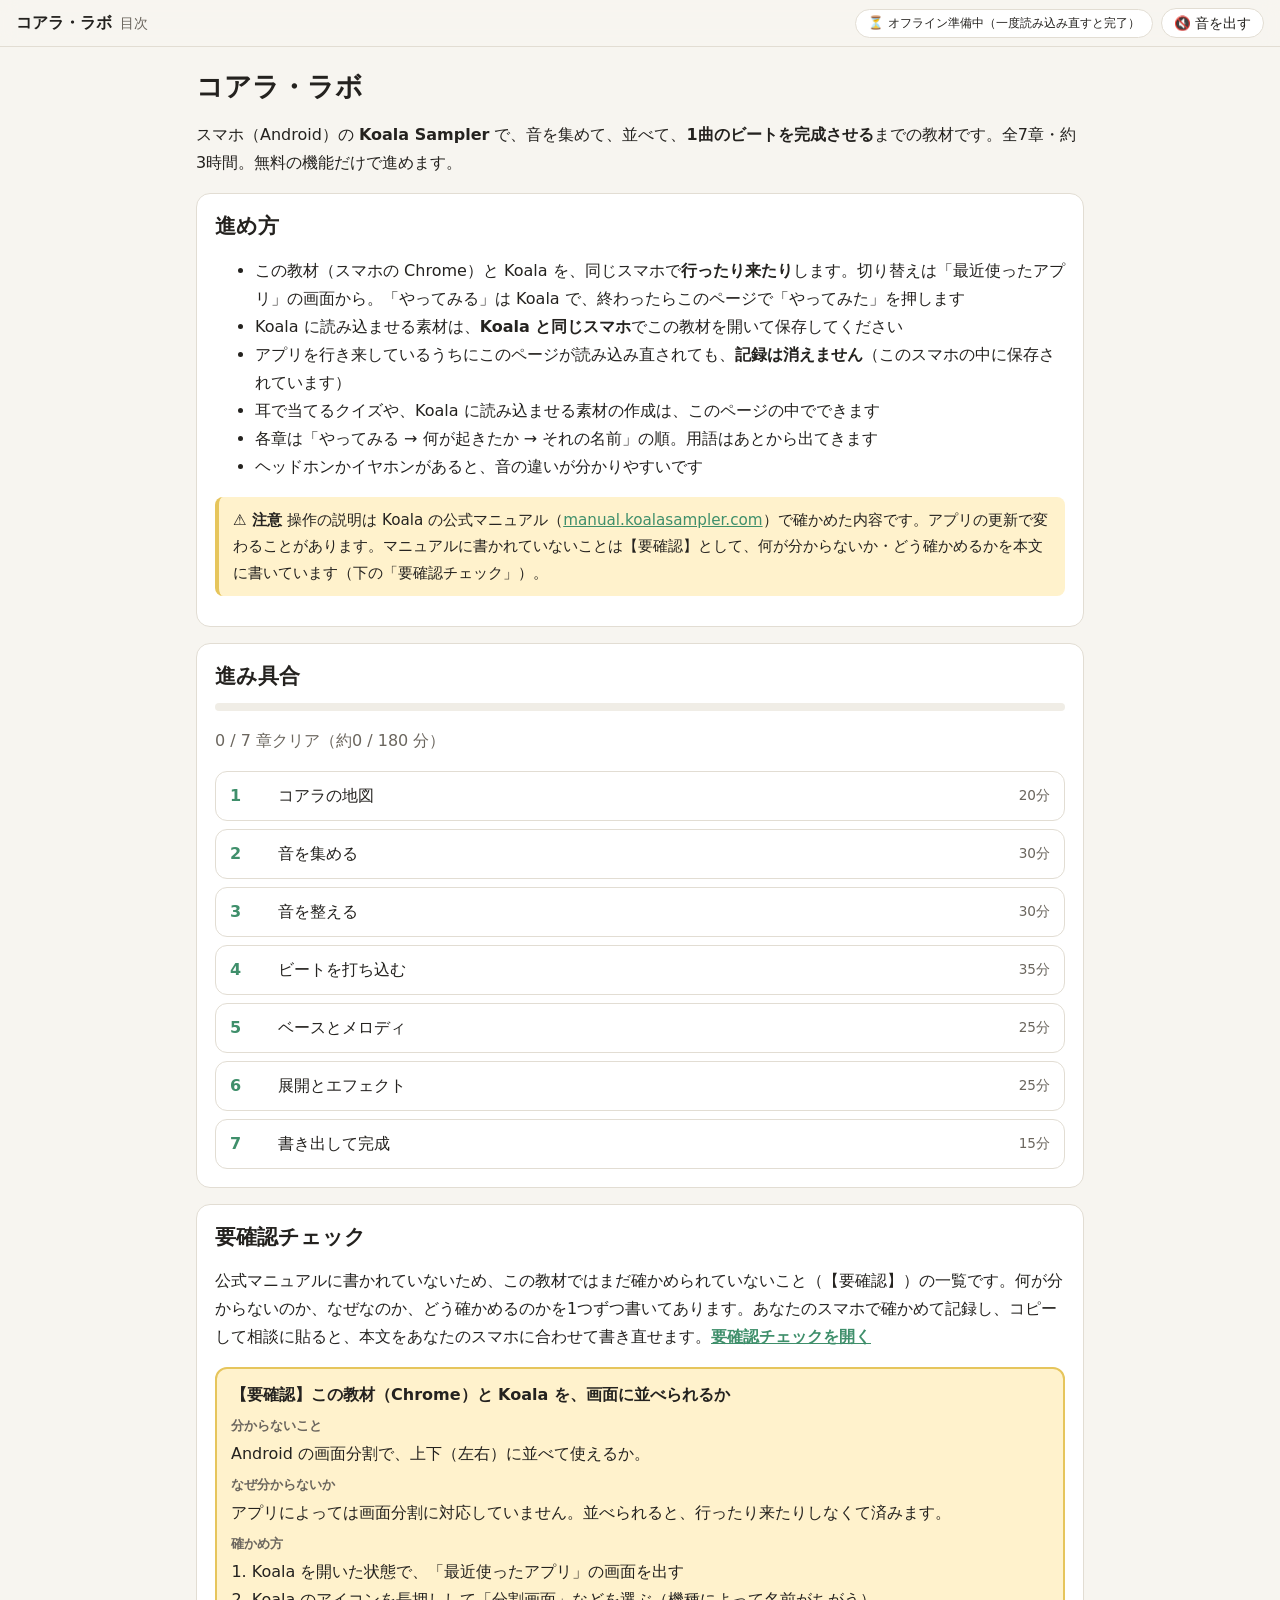
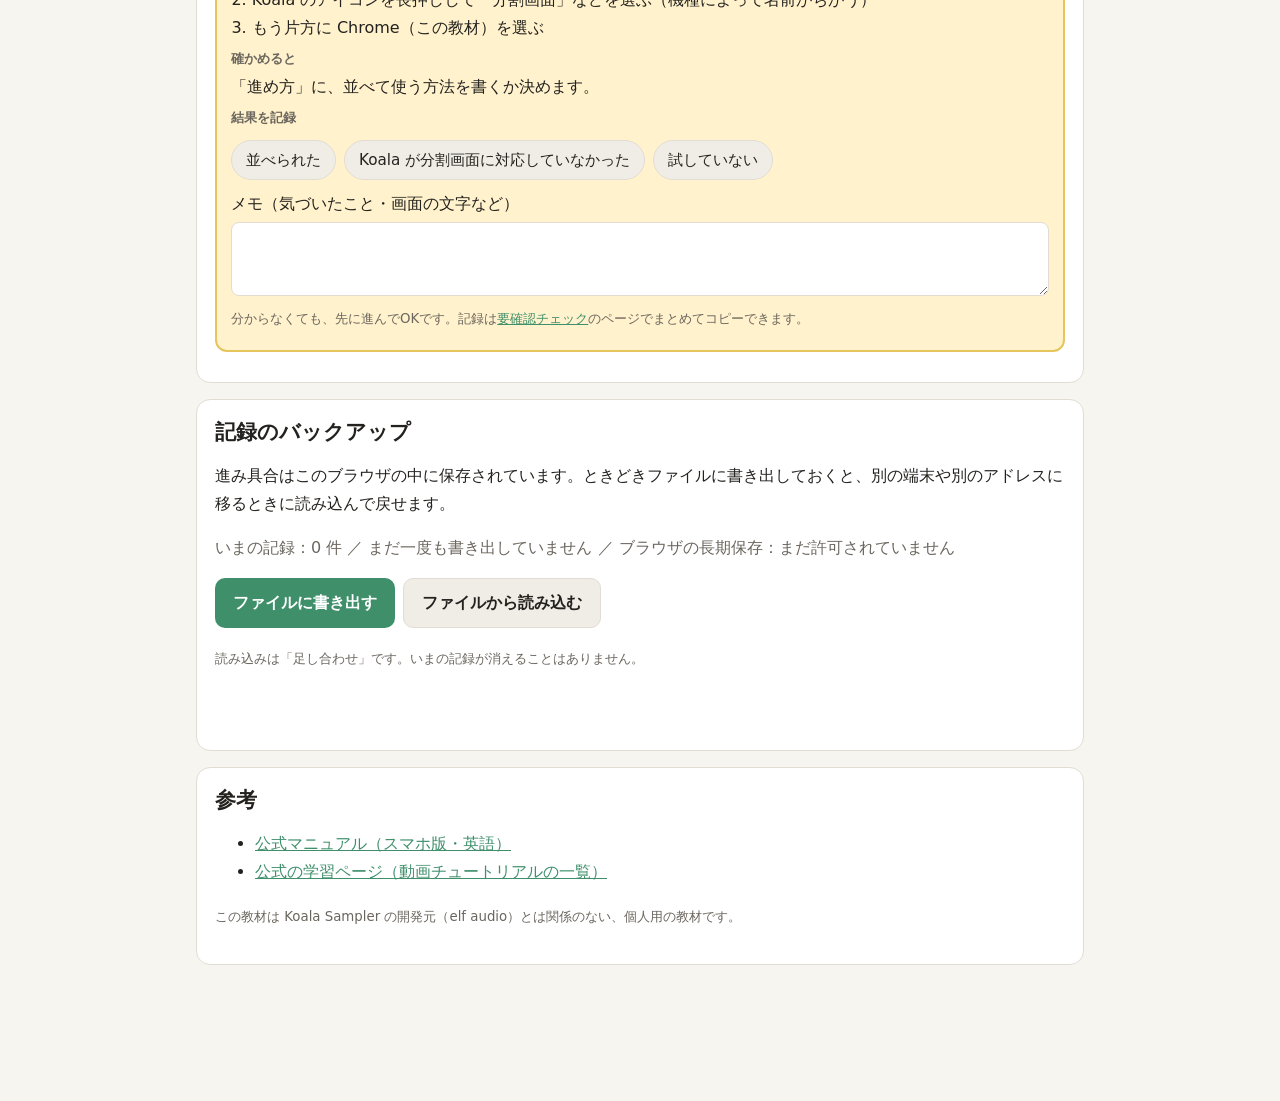
==== commit ca75527a: "レビュー反映（3回目）：各やってみるに「Koala でやること」の要約、構成表はイントロで始まりアウトロで終わる条件、見た目の断定を修正、要確認 kbd を場所だけに、偏りのない並べ替え、補正ボタンを" ====
--- a/index.html
+++ b/index.html
@@ -20,6 +20,7 @@
     <h2>進め方</h2>
     <ul>
       <li>この教材（スマホの Chrome）と Koala を、同じスマホで<strong>行ったり来たり</strong>します。切り替えは「最近使ったアプリ」の画面から。「やってみる」は Koala で、終わったらこのページで「やってみた」を押します</li><li>Koala に読み込ませる素材は、<strong>Koala と同じスマホ</strong>でこの教材を開いて保存してください</li>
+      <li>アプリを行き来しているうちにこのページが読み込み直されても、<strong>記録は消えません</strong>（このスマホの中に保存されています）</li>
       <li>耳で当てるクイズや、Koala に読み込ませる素材の作成は、このページの中でできます</li>
       <li>各章は「やってみる → 何が起きたか → それの名前」の順。用語はあとから出てきます</li>
       <li>ヘッドホンかイヤホンがあると、音の違いが分かりやすいです</li>
--- a/css/style.css
+++ b/css/style.css
@@ -370,3 +370,13 @@
 .v-row ol { padding-left: 1.3em; }
 .verify details summary { cursor: pointer; font-weight: 700; margin: 4px 0; }
 .verify .memo textarea { background: var(--surface); }
+
+.koala-todo { border-left: 4px solid var(--accent); background: var(--accent-soft); border-radius: 8px; padding: 8px 12px; margin: 6px 0 10px; font-weight: 700; }
+.koala-todo b { display: block; font-size: 0.78rem; color: var(--accent); }
+.koala-todo small { display: block; font-weight: 400; color: var(--muted); font-size: 0.75rem; margin-top: 2px; }
+.task .dots i.ok::after { content: "✓"; }
+.task .dots i.ng::after { content: "✗"; }
+.task .dots i { color: #fff; font-size: 9px; line-height: 12px; text-align: center; font-style: normal; }
+
+@keyframes pulse { 50% { box-shadow: 0 0 0 6px color-mix(in srgb, var(--accent) 35%, transparent); } }
+.btn.pulse { animation: pulse 1.2s ease-in-out 3; }
